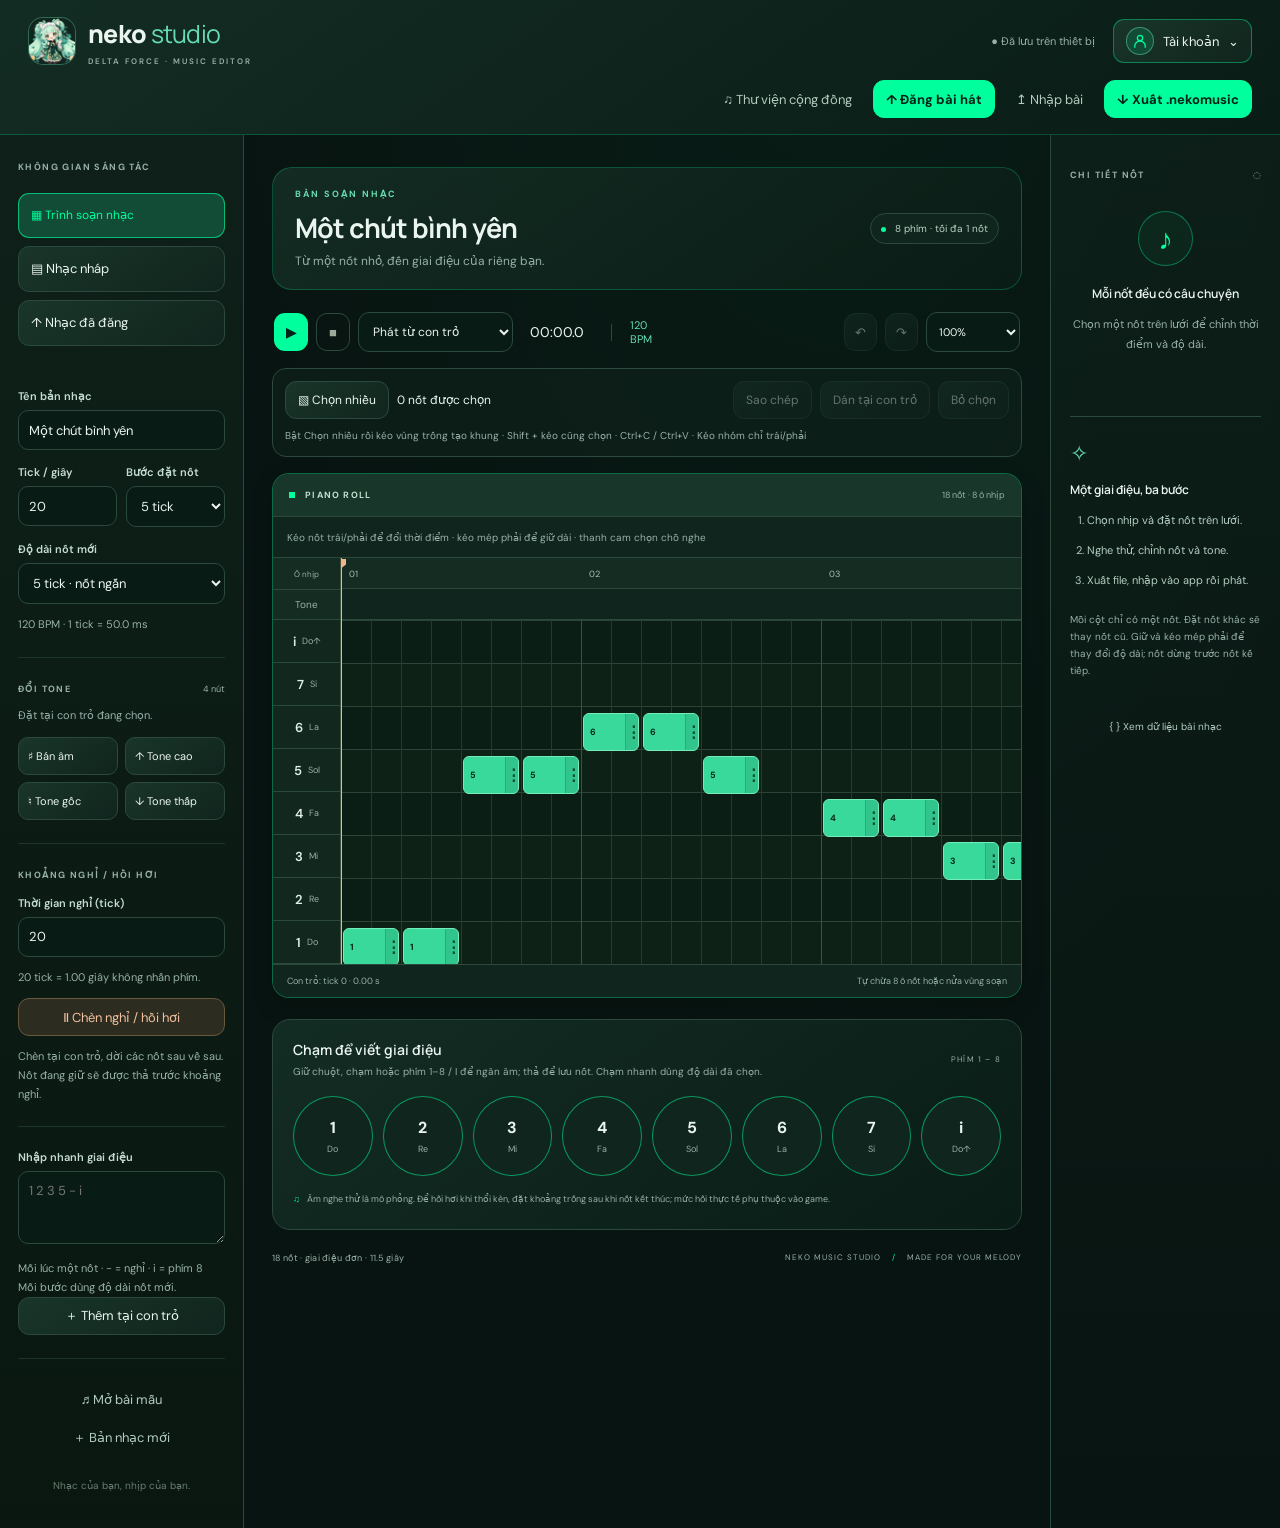
==== classic/index.html @ dd75ecef "Preserve original Studio at /classic and stage Studio 2 at /next for browser verification" ====
<!doctype html>
<html lang="vi">
<head><meta charset="utf-8"><meta name="viewport" content="width=device-width,initial-scale=1"><meta name="theme-color" content="#081411"><title>Neko Music Studio · Soạn nhạc Delta Force</title><meta name="description" content="Trình soạn nhạc 8 phím cho Neko Auto Music. Soạn giai điệu đơn, nghe thử và xuất file .nekomusic."><link rel="stylesheet" href="style.css?v=20261020-mint"><link rel="stylesheet" href="mint-glass.css?v=20261020-held-keys"><link rel="icon" type="image/png" href="assets/favicon.png"></head>
<body>
<header class="topbar"><a class="brand" href="./"><img class="brand-icon" src="assets/neko-logo.webp" alt="Logo Neko Music" width="48" height="48"><span>neko<span class="brand-light"> studio</span><small>DELTA FORCE · MUSIC EDITOR</small></span></a><div class="save-indicator" id="saveStatus" role="status">● Tự lưu trên thiết bị</div><div class="header-actions"><button id="communityBtn" class="quiet">♫ Thư viện cộng đồng</button><button id="uploadBtn" class="primary">↑ Đăng bài hát</button><button id="importBtn" class="quiet">↥ <span>Nhập bài</span></button><button id="exportBtn" class="primary">↓ <span>Xuất .nekomusic</span></button></div><input id="fileInput" type="file" accept=".nekomusic,.json,application/json" hidden></header>
<main class="workspace">
<aside class="sidebar"><div class="side-heading">KHÔNG GIAN SÁNG TÁC</div><nav class="studio-tabs" aria-label="Không gian sáng tác"><button class="active-tab" data-studio-tab="editor" aria-pressed="true">▦ Trình soạn nhạc</button><button data-studio-tab="drafts" aria-pressed="false">▤ Nhạc nháp</button><button data-studio-tab="published" aria-pressed="false">↑ Nhạc đã đăng</button></nav><section><label for="title">Tên bản nhạc</label><input id="title" maxlength="100" placeholder="Bài không tên"><div class="two-fields"><div><label for="tps">Tick / giây</label><input id="tps" type="number" min="1" max="1000" value="20"></div><div><label for="step">Bước đặt nốt</label><select id="step"><option value="1">1 tick</option><option value="2">2 tick</option><option value="5" selected>5 tick</option><option value="10">10 tick</option><option value="20">20 tick</option></select></div></div><label for="duration">Độ dài nốt mới</label><select id="duration"><option value="1">1 tick · rất ngắn</option><option value="5" selected>5 tick · nốt ngắn</option><option value="10">10 tick · nốt vừa</option><option value="20">20 tick · nốt dài</option><option value="40">40 tick · giữ dài</option></select><p id="tempoHint" class="hint"></p></section>
<section><div class="section-heading">ĐỔI TONE <span>4 nút</span></div><p class="hint">Đặt tại con trỏ đang chọn.</p><div class="control-buttons"><button data-control="SEMITONE">♯ Bán âm</button><button data-control="PITCH_UP">↑ Tone cao</button><button data-control="NATURAL_PITCH">♮ Tone gốc</button><button data-control="PITCH_DOWN">↓ Tone thấp</button></div></section>
<section class="rest-section"><div class="section-heading">KHOẢNG NGHỈ / HỒI HƠI</div><label for="restTicks">Thời gian nghỉ (tick)</label><input id="restTicks" type="number" min="1" max="2147483647" value="20"><p id="restHint" class="hint">20 tick = 1 giây không nhấn phím.</p><button id="restBtn" class="wide rest-button">Ⅱ Chèn nghỉ / hồi hơi</button><p class="hint">Chèn tại con trỏ, dời các nốt sau về sau. Nốt đang giữ sẽ được thả trước khoảng nghỉ.</p></section>
<section class="quick-section"><label for="sequence">Nhập nhanh giai điệu</label><textarea id="sequence" rows="3" placeholder="1 2 3 5 - i"></textarea><p class="hint">Mỗi lúc một nốt · - = nghỉ · i = phím 8<br>Mỗi bước dùng độ dài nốt mới.</p><button id="sequenceBtn" class="wide">＋ Thêm tại con trỏ</button></section>
<div class="sidebar-bottom"><button id="demoBtn" class="quiet wide">♬ Mở bài mẫu</button><button id="newBtn" class="quiet wide">＋ Bản nhạc mới</button><p>Nhạc của bạn, nhịp của bạn.</p></div></aside>
<section id="libraryPanel" class="library-panel" hidden><div class="eyebrow">THƯ VIỆN CỦA BẠN</div><h1 id="libraryTitle">Nhạc nháp</h1><div class="community-actions"><button id="draftNew" class="primary">＋ Bản nhạc mới</button><button id="publishedRefresh">↻ Làm mới</button><button id="publishedLogin">Đăng nhập</button></div><p id="libraryStatus" role="status"></p><div id="libraryList"></div><button id="publishedMore" hidden>Xem thêm</button></section><div class="editor"><div class="editor-heading"><div><div class="eyebrow">BÀN SOẠN NHẠC</div><h1 id="songHeading">Bản nhạc của bạn</h1><p>Từ một nốt nhỏ, đến giai điệu của riêng bạn.</p></div><div class="format-badge"><span class="live-dot"></span> 8 phím · tối đa 1 nốt</div></div>
<div class="transport"><div class="transport-left"><button id="playBtn" class="play" aria-label="Nghe thử">▶</button><button id="stopBtn" class="stop" aria-label="Dừng và về đầu">■</button><select id="playMode" aria-label="Vị trí bắt đầu nghe"><option value="cursor">Phát từ con trỏ</option><option value="start">Phát từ đầu</option></select><span id="playTime" class="time">00:00.0</span><span class="divider"></span><span id="tempoBadge">120 BPM</span></div><div class="transport-right"><button id="undoBtn" aria-label="Hoàn tác" title="Hoàn tác (Ctrl+Z)">↶</button><button id="redoBtn" aria-label="Làm lại" title="Làm lại (Ctrl+Y)">↷</button><select id="zoom" aria-label="Độ phóng đại"><option value="4">Thu nhỏ</option><option value="6" selected>100%</option><option value="10">Phóng lớn</option></select></div></div>
<div class="selection-toolbar"><button id="multiSelect" aria-pressed="false">▧ Chọn nhiều</button><span id="selectionCount">0 nốt được chọn</span><button id="copyNotes">Sao chép</button><button id="pasteNotes">Dán tại con trỏ</button><button id="clearSelection">Bỏ chọn</button><small>Bật Chọn nhiều rồi kéo vùng trống tạo khung · Shift + kéo cũng chọn · Ctrl+C / Ctrl+V · Kéo nhóm chỉ trái/phải</small></div><section id="singleNoteNotice" class="warnings" aria-live="polite" hidden><p id="conflictMessage"></p><button id="keepHighestBtn">Giữ nốt cao nhất</button></section><section class="roll-card"><div class="roll-top"><span><span class="tiny-square"></span> PIANO ROLL</span><span id="rollSummary">0 nốt</span></div><div class="roll-help"><span>Kéo nốt trái/phải để đổi thời điểm · kéo mép phải để giữ dài · thanh cam chọn chỗ nghe</span><div class="page-buttons"><button id="prevPage" class="quiet" aria-label="Trang nhạc trước">←</button><button id="nextPage" class="quiet" aria-label="Trang nhạc sau">→</button></div></div><div id="rollScroll" class="roll-scroll"><div id="roll" class="roll"><div class="sticky-labels"><div class="ruler-label">Ô nhịp</div><div class="control-label">Tone</div><div id="rowLabels"></div></div><div id="canvas" class="canvas"><div id="ruler" class="ruler"></div><div id="controlLane" class="control-lane"></div><div id="noteGrid" class="note-grid"></div><div id="playhead" class="playhead"><span></span></div></div></div></div><div class="roll-footer"><span id="cursorLabel">Con trỏ: tick 0</span><span>Tự chừa 8 ô nốt hoặc nửa vùng soạn</span></div></section>
<section class="keyboard-card"><div class="keyboard-heading"><div><h2>Chạm để viết giai điệu</h2><p>Giữ chuột, chạm hoặc phím 1–8 / I để ngân âm; thả để lưu nốt. Chạm nhanh dùng độ dài đã chọn.</p></div><span class="keyboard-shortcut">PHÍM 1 – 8</span></div><div id="keyboard" class="keyboard"></div><div class="preview-note"><span>♫</span> Âm nghe thử là mô phỏng. Để hồi hơi khi thổi kèn, đặt khoảng trống sau khi nốt kết thúc; mức hồi thực tế phụ thuộc vào game.</div></section>
<section id="warnings" class="warnings" aria-live="polite" hidden></section>
<footer class="editor-footer"><span id="stats">0 nốt · giai điệu đơn</span><span>NEKO MUSIC STUDIO <span class="footer-dot">/</span> MADE FOR YOUR MELODY</span></footer></div>
<aside class="inspector"><div class="section-heading">CHI TIẾT NỐT <span>◌</span></div><div id="emptyInspector" class="empty-inspector"><div class="empty-symbol">♪</div><h3>Mỗi nốt đều có câu chuyện</h3><p>Chọn một nốt trên lưới để chỉnh thời điểm và độ dài.</p></div><div id="noteInspector" hidden><div id="selectedBadge" class="selected-badge">PHÍM 1</div><label for="noteKey">Phím nhạc</label><select id="noteKey"></select><label for="noteTick">Thời điểm (tick)</label><input id="noteTick" type="number" min="0" max="2147483647"><div id="noteDurationWrap"><label for="noteDuration">Độ dài (tick)</label><input id="noteDuration" type="number" min="1" max="2147483647"></div><p id="selectedHint" class="hint"></p><button id="deleteBtn" class="danger wide">Xóa sự kiện</button></div><section class="guide"><div class="guide-icon">✧</div><h3>Một giai điệu, ba bước</h3><ol><li>Chọn nhịp và đặt nốt trên lưới.</li><li>Nghe thử, chỉnh nốt và tone.</li><li>Xuất file, nhập vào app rồi phát.</li></ol><p>Mỗi cột chỉ có một nốt. Đặt nốt khác sẽ thay nốt cũ. Giữ và kéo mép phải để thay đổi độ dài; nốt dừng trước nốt kế tiếp.</p></section><button id="jsonBtn" class="quiet wide">{ } Xem dữ liệu bài nhạc</button></aside>
</main>
<dialog id="jsonDialog"><div class="dialog-heading"><h2>Dữ liệu .nekomusic</h2><button id="closeJson" aria-label="Đóng">✕</button></div><p>Đây là dữ liệu app sẽ đọc khi nhập bài.</p><pre id="jsonOutput"></pre><button id="copyJson" class="primary">Sao chép JSON</button></dialog>
<dialog id="confirmDialog"><h2 id="confirmTitle">Thay bản nhạc?</h2><p id="confirmMessage"></p><div class="dialog-actions"><button id="cancelConfirm">Giữ bài hiện tại</button><button id="acceptConfirm" class="primary">Tiếp tục</button></div></dialog>
<div id="toast" class="toast" role="status" aria-live="polite"></div><script type="module" src="app.mjs?v=20261020-held-keys"></script>
</body></html>
---- classic/style.css ----
@import url('https://fonts.googleapis.com/css2?family=DM+Sans:wght@400;500;600;700&family=Manrope:wght@400;500;600;700;800&display=swap');
:root{color-scheme:dark;--bg:#111b1b;--panel:#162221;--line:#2a3834;--muted:#8c9d94;--text:#edf1e7;--lime:#d6e98b;--mint:#8bb9aa;--orange:#edaa80;--row:43px}*{box-sizing:border-box}body{margin:0;background:var(--bg);color:var(--text);font-family:'DM Sans',sans-serif;font-size:13px}button,input,select,textarea{font:inherit}button{cursor:pointer;border:1px solid var(--line);border-radius:7px;background:#1e2c27;color:var(--text);padding:9px 12px;transition:background .15s,transform .15s}button:hover{background:#334537}button:active{transform:translateY(1px)}button:disabled{opacity:.3;cursor:default}button:focus-visible,input:focus-visible,select:focus-visible,textarea:focus-visible{outline:2px solid var(--lime);outline-offset:3px}input,select,textarea{width:100%;background:#111d19;color:var(--text);border:1px solid var(--line);border-radius:6px;padding:10px;outline:none}textarea{resize:vertical}label{display:block;font-size:11px;font-weight:600;color:#c7d2c7;margin:15px 0 7px}.topbar{height:83px;padding:0 28px;display:flex;align-items:center;border-bottom:1px solid var(--line);gap:20px}.brand{color:var(--text);text-decoration:none;display:flex;align-items:center;gap:12px;font:800 25px 'Manrope',sans-serif;letter-spacing:-1px}.brand-icon{display:grid;place-items:center;background:var(--lime);color:#26342b;width:40px;height:40px;border-radius:11px;font-size:29px}.brand-light{font-weight:400;color:#c2cdc0}.brand small{display:block;font:600 8px 'DM Sans',sans-serif;letter-spacing:2px;color:var(--muted);margin-top:5px}.save-indicator{margin-left:35px;color:var(--muted);font-size:11px}.header-actions{display:flex;gap:10px;margin-left:auto}.primary{background:var(--lime);color:#223123;border-color:var(--lime);font-weight:700}.primary:hover{background:#e4f4af}.quiet{background:transparent;border-color:transparent;color:#a8b8aa}.wide{width:100%}.workspace{display:grid;grid-template-columns:230px minmax(0,1fr) 224px;min-height:calc(100vh - 83px)}.sidebar{border-right:1px solid var(--line);padding:28px 20px 20px;display:flex;flex-direction:column}.side-heading,.section-heading{font-size:9px;font-weight:700;letter-spacing:1.6px;color:var(--muted)}.active-tab{margin:17px -5px 12px;border-radius:6px;background:#27382b;color:var(--lime);display:flex;align-items:center;gap:12px;padding:12px 10px;font-size:12px}.tab-dot{margin-left:auto;font-size:7px}.sidebar section{border-bottom:1px solid var(--line);padding:8px 0 23px}.two-fields{display:grid;grid-template-columns:1fr 1fr;gap:9px}.hint{font-size:11px;line-height:1.7;color:var(--muted);margin-bottom:0}.section-heading{display:flex;align-items:center;justify-content:space-between;margin-top:17px}.section-heading span{font-size:9px;letter-spacing:0;font-weight:400}.control-buttons{display:grid;grid-template-columns:1fr 1fr;gap:7px;margin-top:12px}.control-buttons button{font-size:11px;text-align:left;padding:9px}.sidebar-bottom{margin-top:auto;padding-top:22px}.sidebar-bottom p{font-size:10px;color:#687e70;text-align:center;margin-top:22px}.editor{padding:35px 30px 0;min-width:0;max-width:1600px}.editor-heading{display:flex;align-items:center;justify-content:space-between;gap:16px;margin-bottom:25px}.eyebrow{color:var(--lime);font-size:9px;font-weight:700;letter-spacing:2px}h1{font:600 27px 'Manrope',sans-serif;letter-spacing:-.8px;margin:9px 0 7px;overflow-wrap:anywhere}.editor-heading p{margin:0;color:var(--muted);font-size:12px}.format-badge{border:1px solid var(--line);padding:8px 10px;border-radius:20px;white-space:nowrap;font-size:10px;color:var(--muted)}.live-dot{display:inline-block;width:5px;height:5px;border-radius:50%;background:var(--lime);margin-right:6px}.transport{display:flex;justify-content:space-between;margin-bottom:16px;gap:8px}.transport-left,.transport-right{display:flex;align-items:center;gap:8px}.play{background:var(--lime);color:#1b2b1b;width:39px;height:36px;border:0}.stop{width:36px;height:36px;color:#9aaa9b;background:transparent}.time{font-variant-numeric:tabular-nums;margin:0 9px;color:#dbe4d6;font-size:14px}.divider{height:17px;border-left:1px solid var(--line);margin:0 10px}#tempoBadge{font-size:11px;color:var(--muted)}.transport-right button{padding:7px 10px}.transport-right select{width:94px;font-size:11px;padding:8px}.roll-card{border:1px solid var(--line);border-radius:9px;overflow:hidden;background:#121f1a}.roll-top{display:flex;justify-content:space-between;padding:15px 16px;background:#1b2922;border-bottom:1px solid var(--line);font-size:9px;letter-spacing:1.2px;font-weight:700;color:#c3d2c4}.roll-top>span:last-child{letter-spacing:0;color:var(--muted);font-weight:400}.tiny-square{display:inline-block;width:6px;height:6px;background:var(--lime);margin-right:7px}.roll-help{padding:5px 14px;display:flex;align-items:center;justify-content:space-between;font-size:10px;color:var(--muted);min-height:40px;gap:8px}.roll-help button{font-size:10px;padding:5px;white-space:nowrap}.roll-scroll{overflow:auto;position:relative;max-height:510px;border-top:1px solid var(--line);scrollbar-color:#405346 #18271e;scrollbar-width:thin}.roll{display:flex;position:relative;min-width:100%;width:max-content}.sticky-labels{width:68px;flex:none;position:sticky;left:0;z-index:4;background:#1b2922;border-right:1px solid #42513a}.ruler-label{height:31px;font-size:8px;display:grid;place-items:center;color:#879888}.control-label{height:31px;font-size:10px;display:grid;place-items:center;color:var(--orange);border-top:1px solid var(--line);border-bottom:1px solid var(--line)}.row-label{height:var(--row);display:flex;align-items:center;justify-content:center;gap:6px;border-bottom:1px solid #314035;color:#dce2cc;font-size:13px;font-weight:600;cursor:pointer}.row-label small{font-size:9px;font-weight:400;color:#94a293}.canvas{position:relative;flex:none}.ruler{height:31px;position:relative;background:#1b2922;border-bottom:1px solid var(--line);cursor:pointer}.bar-number{position:absolute;top:10px;font-size:9px;color:#8d9f8b;pointer-events:none}.control-lane{height:31px;position:relative;background:#18271f;border-bottom:1px solid var(--line);cursor:pointer}.control-marker{position:absolute;top:5px;height:21px;max-width:125px;white-space:nowrap;overflow:hidden;text-overflow:ellipsis;background:#624b36;color:#f4c69d;border:1px solid #8d6643;font-size:9px;border-radius:4px;padding:3px 5px;z-index:2}.note-grid{position:relative;height:calc(8 * var(--row));cursor:crosshair;background-color:#14221a;background-image:linear-gradient(to right,#3b4934 1px,transparent 1px),linear-gradient(to right,#29372b 1px,transparent 1px),linear-gradient(to bottom,#2c3c2e 1px,transparent 1px);background-size:var(--bar-width) 100%,var(--step-width) 100%,100% var(--row)}.note-grid:before{content:'';position:absolute;inset:0;pointer-events:none;background:repeating-linear-gradient(to bottom,transparent 0,transparent 43px,#b8d49204 43px,#b8d49204 86px)}.note{position:absolute;height:29px;background:var(--lime);color:#253524;border:1px solid #e3f0af;border-radius:4px;min-width:8px;padding:0 6px;overflow:hidden;font:700 9px 'DM Sans',sans-serif;text-align:left;box-shadow:0 2px 6px #0002;z-index:1}.note:hover{background:#e5f3b6}.note.selected{outline:2px solid #fff;outline-offset:2px;background:#edbd94;border-color:#f8d2ab}.control-marker.selected{outline:2px solid #fff}.playhead{position:absolute;top:0;bottom:0;width:1px;background:var(--orange);pointer-events:none;z-index:3;box-shadow:0 0 10px #eda97e25}.playhead>span{position:absolute;width:9px;height:9px;top:1px;left:-4px;background:var(--orange);clip-path:polygon(0 0,100% 0,100% 60%,50% 100%,0 60%)}.roll-footer{display:flex;justify-content:space-between;padding:10px 14px;font-size:9px;color:var(--muted);border-top:1px solid var(--line);gap:10px}.keyboard-card{margin-top:21px;border:1px solid var(--line);border-radius:9px;background:var(--panel);padding:18px 19px 11px}.keyboard-heading{display:flex;align-items:center;justify-content:space-between;gap:10px}h2{font:600 14px 'Manrope',sans-serif;margin:0}.keyboard-heading p{color:var(--muted);font-size:10px;margin:6px 0 0}.keyboard-shortcut{font-size:8px;letter-spacing:1.2px;color:var(--muted)}.keyboard{display:grid;grid-template-columns:repeat(8,1fr);gap:5px;margin:18px 0 12px}.piano-key{height:88px;border:0;border-radius:4px 4px 7px 7px;background:#e7e9d9;color:#273426;display:flex;flex-direction:column;align-items:center;justify-content:end;padding:13px 0 9px;gap:5px;box-shadow:inset 0 -5px 0 #bec5ae;font-weight:700;font-size:16px}.piano-key small{font-size:9px;font-weight:400;color:#69745e}.piano-key:hover,.piano-key.sounding{background:var(--lime);box-shadow:inset 0 -5px 0 #9faf63}.preview-note{font-size:9px;color:var(--muted);padding:4px 0 2px;line-height:1.7}.preview-note span{margin-right:5px;color:var(--lime)}.editor-footer{display:flex;justify-content:space-between;gap:16px;font-size:9px;color:#728778;padding:22px 0;letter-spacing:.3px}.editor-footer>span:last-child{font-size:8px;letter-spacing:1px}.footer-dot{margin:0 8px;color:var(--lime)}.inspector{border-left:1px solid var(--line);padding:17px 19px}.empty-inspector{text-align:center;padding:30px 0 20px}.empty-symbol{width:55px;height:55px;display:grid;place-items:center;border-radius:50%;border:1px dashed #485d43;color:var(--lime);font-size:29px;margin:0 auto 18px}h3{font:600 12px 'Manrope',sans-serif;line-height:1.6}.empty-inspector p{font-size:11px;color:var(--muted);line-height:1.8}.selected-badge{color:var(--lime);border:1px solid #4a6040;background:#233521;border-radius:7px;padding:13px;margin-top:22px;font-size:13px;font-weight:600}.danger{color:#edae98;background:#3b2822;border-color:#674435;margin-top:19px}.guide{border-top:1px solid var(--line);margin-top:30px;padding-top:22px}.guide-icon{color:var(--orange);font-size:22px}.guide ol{padding-left:17px;font-size:11px;color:#a4b4a5;line-height:1.8}.guide li{padding-bottom:10px}.guide p{font-size:10px;color:var(--muted);line-height:1.7}.inspector>.quiet{font-size:10px;margin-top:18px}.warnings{border:1px solid #6d593d;background:#302c20;border-radius:7px;padding:12px 16px;margin-top:18px;font-size:11px;color:#e0c99d;line-height:1.7}.warnings p{margin:4px 0}dialog{background:#18251f;color:var(--text);border:1px solid #42533c;border-radius:12px;padding:24px;max-width:min(600px,92vw);width:100%}dialog::backdrop{background:#050e0abf;backdrop-filter:blur(4px)}.dialog-heading{display:flex;align-items:center;justify-content:space-between}dialog p{font-size:12px;color:var(--muted);line-height:1.7}.dialog-actions{display:flex;justify-content:end;gap:10px;margin-top:22px}pre{white-space:pre-wrap;overflow:auto;max-height:55vh;padding:16px;background:#101b16;border-radius:7px;font-size:11px;line-height:1.6;color:var(--lime)}.toast{position:fixed;bottom:24px;left:50%;transform:translateX(-50%) translateY(12px);background:#d6e98b;color:#21301f;padding:12px 20px;box-shadow:0 8px 30px #0005;border-radius:8px;opacity:0;transition:opacity .2s,transform .2s;pointer-events:none;z-index:20;max-width:90vw;font-size:12px}.toast.visible{opacity:1;transform:translateX(-50%) translateY(0)}[hidden]{display:none!important}
@media(min-width:1500px){.workspace{grid-template-columns:250px minmax(0,1fr) 250px}.editor{padding:40px 45px 0}.sidebar,.inspector{padding-left:25px;padding-right:25px}}@media(max-width:1150px){.workspace{grid-template-columns:210px minmax(0,1fr)}.inspector{grid-column:2;border-left:0;border-top:1px solid var(--line);display:grid;grid-template-columns:1fr 1fr;gap:0 25px;margin:20px 30px 0;padding:15px 0}.inspector>.section-heading{grid-column:1/-1}.guide{margin-top:15px}.empty-inspector{padding-top:20px}.format-badge{display:none}.editor{padding:28px 22px 0}.sidebar{grid-row:1/3}.inspector>.quiet{align-self:end}}@media(max-width:700px){.topbar{height:72px;padding:0 15px;gap:8px}.brand{font-size:20px;gap:8px}.brand-icon{width:32px;height:32px;font-size:23px}.brand small{font-size:6px;letter-spacing:1px}.save-indicator{display:none}.header-actions{gap:2px}.header-actions button{font-size:10px;padding:8px}.workspace{display:flex;flex-direction:column}.editor{order:0;padding:24px 14px 0}.editor-heading{margin-bottom:20px}h1{font-size:24px}.editor-heading p{font-size:11px}.sidebar{order:1;border-right:0;border-top:1px solid var(--line);display:grid;grid-template-columns:1fr 1fr;gap:0 17px;padding:20px 16px}.sidebar .side-heading,.sidebar .active-tab{display:none}.sidebar section{padding:0 0 18px}.sidebar .quick-section{grid-column:1/-1}.sidebar-bottom{grid-column:1/-1;display:flex;flex-wrap:wrap;padding-top:10px;margin-top:0}.sidebar-bottom button{width:50%}.sidebar-bottom p{width:100%;margin-top:10px}.inspector{order:2;margin:0 16px 20px;display:block;padding-top:10px}.empty-inspector{padding:14px 20px}.guide{margin-top:20px;padding-top:15px}.keyboard-card{padding:15px 12px 9px}.keyboard-heading p{font-size:9px}.keyboard-shortcut{display:none}.piano-key{height:72px}.roll-help{font-size:9px;line-height:1.5}.roll-footer{font-size:8px}.roll-footer>span:last-child{max-width:135px;text-align:right}.editor-footer>span:last-child{display:none}.time{margin:0 2px;font-size:12px}.divider{margin:0 3px}.transport-right{gap:3px}.transport-right select{width:75px;font-size:10px}.transport-right button{padding:7px}.transport-left{gap:5px}#tempoBadge{font-size:10px}.dialog-actions button{font-size:11px}.note.selected{outline-offset:1px}}
.rest-button{margin-top:12px;color:var(--orange);border-color:#624f39;background:#2c2b20}.page-buttons{display:flex;align-items:center;gap:3px;flex:none}@media(max-width:700px){.rest-section{grid-column:1/-1}.page-buttons{gap:0}}
.warnings + .roll-card{margin-top:14px}
.note{padding-right:14px}.note-resize{position:absolute;right:0;top:0;bottom:0;width:13px;display:grid;place-items:center;color:#38492a;background:#54772f20;border-left:1px solid #54772f30;cursor:ew-resize;touch-action:none;user-select:none;font-size:15px}.note-resize:hover,.note-resize:focus-visible{background:#3e63294d;outline:1px solid #fff;outline-offset:-1px}.note.resizing{outline:2px solid #fff;cursor:ew-resize}

.playhead{width:13px;transform:translateX(-6px);background:transparent;box-shadow:none;pointer-events:auto;cursor:ew-resize;touch-action:none;user-select:none}.playhead:before{content:'';position:absolute;left:6px;top:0;bottom:0;width:1px;background:var(--orange);pointer-events:none}.playhead>span{left:2px;pointer-events:none}.playhead:hover:before,.playhead.dragging:before{width:2px;box-shadow:0 0 10px #edaa8070}.playhead:focus-visible{outline:1px dashed var(--orange);outline-offset:2px}
.playhead{will-change:transform}.note.active-note{background:#ffd6a9;border-color:#fff4da;color:#34291b;box-shadow:0 0 0 2px #ffead3,0 0 20px #ffbb7470;z-index:2}.note.active-note .note-resize{background:#b3652329;color:#724325}.piano-key.playing-key{background:#ffd6a9;box-shadow:inset 0 -5px 0 #c58a58,0 0 15px #ffbb7440}.roll-scroll{scroll-behavior:auto}
.community-dialog{width:min(850px,94vw);max-height:88vh;overflow:auto}.community-toolbar,.community-actions{display:flex;gap:10px;flex-wrap:wrap}.community-toolbar input{flex:1;min-width:180px}.community-account{border:1px solid #34483a;border-radius:12px;padding:16px;margin:18px 0}.community-account summary{cursor:pointer;color:#d8ec8c}.community-account section{max-width:460px;padding-top:16px}.community-account button{margin-top:12px}.community-song{display:flex;justify-content:space-between;gap:16px;align-items:center;padding:18px 0;border-bottom:1px solid #34483a}.community-song h3{margin:0 0 6px}.community-song p{margin:0;color:#92a899}.community-song .community-actions{justify-content:flex-end}@media(max-width:650px){.community-song{align-items:flex-start;flex-direction:column}.header-actions{flex-wrap:wrap}}

[hidden]{display:none!important}.studio-tabs{display:grid;gap:6px;margin:20px 0}.studio-tabs button{text-align:left;width:100%;margin:0}.library-panel{grid-column:2 / -1;padding:48px;min-height:70vh}.library-mode .editor,.library-mode .inspector,.library-mode .sidebar>section,.library-mode .sidebar-bottom{display:none}.library-mode .sidebar{display:block}.library-panel h1{margin:20px 0}.library-panel #libraryStatus{color:var(--muted);margin:24px 0}@media(max-width:700px){.studio-tabs{grid-column:1/-1;grid-template-columns:repeat(3,1fr);margin:0 0 18px}.studio-tabs button{font-size:11px;padding:12px 6px}.sidebar .studio-tabs .active-tab{display:block}.library-mode .sidebar{order:0}.library-panel{order:1;padding:24px 16px;width:100%}}

.note{cursor:grab}.note:active{cursor:grabbing}#playMode{max-width:170px;font-size:12px}@media(max-width:700px){.transport{flex-wrap:wrap;gap:10px}.transport-left{flex-wrap:wrap}#playMode{max-width:130px;font-size:10px}}

.community-page-body{min-height:100vh}.community-page{width:min(1120px,100%);margin:0 auto;padding:48px 32px}.community-page .dialog-heading h2{font-size:32px;margin:8px 0}.back-studio{color:var(--lime,#d8ec8c);text-decoration:none;padding:12px 16px;border:1px solid var(--line);border-radius:8px;white-space:nowrap}.community-page .community-account section{max-width:560px}.community-page .community-song{padding:24px 0}.community-page #moreSongs{margin-top:24px}@media(max-width:650px){.community-page{padding:28px 16px}.community-page .dialog-heading{align-items:flex-start;flex-direction:column;gap:14px}.community-page .dialog-heading h2{font-size:25px}.community-page-body .topbar{justify-content:space-between}.community-page-body .topbar .back-studio{font-size:11px;padding:10px}}

.selection-toolbar{display:flex;flex-wrap:wrap;align-items:center;gap:8px;margin:0 0 16px}.selection-toolbar small{flex-basis:100%;color:var(--muted);line-height:1.7}.selection-toolbar span{font-size:12px;margin-right:auto}.selection-toolbar button{font-size:12px}#multiSelect[aria-pressed="true"]{background:#d8ec8c;color:#152019}

.selection-box{position:absolute;border:1px solid #d6e98b;background:#d6e98b25;pointer-events:none;z-index:5}.note-grid.selecting-mode{cursor:crosshair;touch-action:none;user-select:none}

.publish-card{padding:24px;border:1px solid var(--line);border-radius:12px;background:var(--panel);margin:24px 0}.publish-card h2{margin:0 0 12px;font-size:21px}.publish-card #sharePanel{max-width:560px}.publish-card p{color:var(--muted);line-height:1.7}#uploadBtn{white-space:nowrap}@media(max-width:700px){.topbar{height:auto;min-height:72px;padding-top:12px;padding-bottom:12px}.publish-card{padding:18px}.header-actions{flex-wrap:wrap;justify-content:flex-end}}
---- classic/mint-glass.css ----
/* Neko Music / Android mint glass identity. Static surfaces, no blur render loop. */
:root {
  --bg:#081411; --panel:#10251d; --line:#2b493d; --muted:#97b1a7;
  --text:#ebf5f0; --lime:#00ff9d; --mint:#65dcb1; --orange:#efb68e;
  --glass:linear-gradient(145deg,#142d24f5,#0a1c16f5);
}
body {background:radial-gradient(ellipse at 65% -20%,#00ff9d0b,transparent 55%),var(--bg);}
button {background:linear-gradient(145deg,#1a352a,#10251d);border-color:var(--line);border-radius:11px;transition:none;min-height:38px;}
button:hover {background:#204b37;border-color:#65dcb180;}
button:active {transform:none;background:#286344;}
button:disabled {opacity:.4;}
input,select,textarea {background:#091b15;border-color:var(--line);border-radius:10px;min-height:40px;}
input:focus,select:focus,textarea:focus {border-color:var(--mint);}
label {color:#c5dcd1;}
.topbar {min-height:88px;height:auto;padding:16px 28px;background:var(--glass);border-bottom-color:#00ff9d35;flex-wrap:wrap;}
.brand {letter-spacing:-.7px;flex-shrink:0;}
.brand-icon {width:48px;height:48px;flex-shrink:0;object-fit:cover;background:#10251d;border:1px solid #65dcb160;border-radius:15px;font-size:0;}
.brand-light {color:var(--mint);}
.brand small {color:var(--muted);}
.save-indicator {margin-left:12px;}
.header-actions {flex-wrap:wrap;gap:8px;}
.primary,.play {background:var(--lime);border-color:var(--lime);color:#022318;font-weight:700;}
.primary:hover,.play:hover {background:#57ffb7;border-color:#57ffb7;}
.quiet {color:#b2ccbe;}
.workspace {max-width:1920px;margin:auto;grid-template-columns:244px minmax(0,1fr) 230px;min-height:calc(100vh - 88px);}
.sidebar {background:linear-gradient(180deg,#11251db3,#091710);padding:26px 18px;border-right-color:var(--line);}
.side-heading,.section-heading {color:var(--muted);letter-spacing:1.4px;}
.studio-tabs {gap:8px;}
.studio-tabs button {padding:13px 12px;border-radius:11px;line-height:1.4;}
.studio-tabs .active-tab {background:#124b36;border:1px solid #00ff9da0;color:var(--lime);}
.sidebar section {border-bottom-color:#2b493d90;}
.control-buttons button {border-radius:10px;}
.rest-button {color:#f0c09e;background:#2d2c20;border-color:#6a583c;}
.hint {color:var(--muted);}
.editor {padding:32px 28px 0;}
.editor-heading {padding:20px 22px;background:var(--glass);border:1px solid #00ff9d38;border-radius:20px;margin-bottom:22px;}
.eyebrow {color:var(--mint);}
h1 {font-weight:700;}
.format-badge {background:#10251d;border-color:var(--line);color:#b8d3c5;white-space:nowrap;}
.live-dot,.tiny-square {background:var(--lime);}
.transport {padding:0 2px;}
.transport button,.transport select {border-radius:11px;}
.time {color:var(--text);font-variant-numeric:tabular-nums;}
#tempoBadge {color:var(--mint);}
.selection-toolbar {padding:12px;background:#10251d80;border:1px solid var(--line);border-radius:14px;}
.selection-toolbar small {font-size:10px;}
#multiSelect[aria-pressed="true"] {background:#124b36;border-color:var(--lime);color:var(--lime);}
.roll-card {border:1px solid #00ff9d50;border-radius:17px;background:var(--panel);box-shadow:0 8px 24px #0002;overflow:hidden;}
.roll-top {background:#18372a;border-bottom-color:var(--line);color:#c4e0d0;}
.roll-help,.roll-footer {background:#10251d;color:var(--muted);border-color:var(--line);}
.ruler,.ruler-label,.control-label {background:#142c21;border-color:var(--line);color:var(--muted);}
.bar-number {color:#a4c1af;}
.control-lane {background:#10251d;border-color:var(--line);}
.row-label {background:#12281e;border-color:var(--line);color:#e0f0e5;}
.row-label small {color:var(--muted);}
.control-marker {background:#3c3a24;border-color:#8d7950;color:#f3d5a8;border-radius:6px;}
.note-grid {background-color:#0b1e15;background-image:linear-gradient(to right,#365341 1px,transparent 1px),linear-gradient(to right,#213b2c 1px,transparent 1px),linear-gradient(to bottom,#2a4334 1px,transparent 1px);}
.note {background:#38d99b;border:1px solid #75edb8;color:#052b19;border-radius:6px;box-shadow:none;}
.note:hover {background:#7affe0;}
.note.selected {background:#b1ffe0;border-color:#fff;outline-color:var(--lime);color:#053221;}
.note-resize {color:#0e4d31;background:#053a2920;border-left-color:#0a5e3d40;}
.note.active-note {background:#ffe2b6;border-color:#fff0d6;box-shadow:0 0 0 2px #efb68e;color:#332415;}
.selection-box {border-color:var(--lime);background:#00ff9d20;}
.keyboard-card {background:var(--glass);border:1px solid var(--line);border-radius:18px;padding:20px;}
.keyboard {gap:10px;justify-items:center;}
.piano-key {width:100%;height:auto;aspect-ratio:1;max-width:84px;min-height:0;border:1px solid #00ff9d85;border-radius:50%;background:#10251d;color:var(--text);justify-content:center;padding:8px 0;box-shadow:none;}
.piano-key small {color:var(--muted);}
.piano-key {touch-action:none;user-select:none;-webkit-user-select:none;-webkit-touch-callout:none;}
.piano-key.held-key {background:#155b3c;border-color:var(--lime);color:var(--lime);}
.piano-key:hover,.piano-key.sounding {background:#155b3c;border-color:var(--lime);box-shadow:none;color:var(--lime);}
.piano-key.playing-key {background:#ffe2b6;color:#332415;border-color:var(--orange);box-shadow:none;}
.inspector {background:linear-gradient(180deg,#11251d80,transparent);border-left-color:var(--line);}
.empty-symbol {border:1px solid #00ff9d60;background:#124b3633;}
.selected-badge {background:#124b36;border-color:#00ff9d80;border-radius:11px;}
.guide {border-top-color:var(--line);}
.guide ol {color:#b4cfc1;}
.guide-icon {color:var(--mint);}
.danger {color:#ffd0be;background:#452e27;border-color:#825543;}
dialog {background:var(--glass);border:1px solid #00ff9d80;border-radius:20px;box-shadow:0 18px 70px #0007;}
dialog::backdrop {background:#020d0ac9;backdrop-filter:none;}
pre {background:#07160f;border:1px solid var(--line);border-radius:11px;}
.toast {background:var(--lime);color:#022318;border-radius:12px;transition:none;}
.community-page {padding:40px 28px;}
.community-page>.dialog-heading {padding:24px;background:var(--glass);border:1px solid #00ff9d50;border-radius:20px;margin-bottom:20px;}
.community-page .dialog-heading h2 {font-size:30px;}
.back-studio {border-color:var(--line);border-radius:11px;}
.community-song {background:var(--glass);border:1px solid var(--line);border-radius:15px;padding:18px;margin:12px 0;min-width:0;}
.community-page .community-song {padding:20px;}
.community-song>div {min-width:0;}
.community-song h3 {font-size:14px;overflow-wrap:anywhere;}
.community-song p {color:var(--muted);line-height:1.7;overflow-wrap:anywhere;}
.community-account,.publish-card {background:var(--glass);border-color:var(--line);border-radius:17px;}
.community-account summary {color:var(--mint);overflow-wrap:anywhere;}
.library-panel {max-width:1120px;width:100%;margin:0 auto;padding:36px;}
.library-panel>h1 {margin-top:12px;}
.editor-footer {color:var(--muted);}
@media(min-width:1500px){.workspace{grid-template-columns:252px minmax(0,1fr) 244px}.editor{padding:36px 38px 0}}
@media(max-width:1200px){.workspace{grid-template-columns:220px minmax(0,1fr)}.inspector{grid-column:2;border-left:0;background:none}.topbar{gap:12px}.save-indicator{margin-left:auto}.header-actions{margin-left:auto}.format-badge{display:none}.editor{padding:24px 20px 0}}
@media(max-width:700px){
  .topbar{padding:14px 16px;gap:12px}.brand{font-size:21px}.brand-icon{width:44px;height:44px;border-radius:14px}.brand small{font-size:7px}
  .header-actions{width:100%;justify-content:flex-start;gap:6px}.header-actions button{padding:9px 10px;font-size:11px;min-height:38px}
  .workspace{display:flex;flex-direction:column}.sidebar,.library-mode .sidebar{display:contents}
  .studio-tabs{order:0;display:grid;grid-template-columns:repeat(3,minmax(0,1fr));gap:7px;padding:16px 14px 0;margin:0}
  .sidebar .studio-tabs button{font-size:11px;display:block;text-align:center;min-height:48px;padding:10px 4px}
  .editor{order:1;padding:18px 14px 0}.editor-heading{padding:18px;border-radius:17px}h1{font-size:24px}
  .sidebar>section{order:2;padding:18px;margin:10px 14px;background:var(--glass);border:1px solid var(--line);border-radius:16px}
  .sidebar-bottom{order:3;margin:10px 14px;padding:12px}.inspector{order:4;margin:16px 14px 24px;padding:18px;border:1px solid var(--line);border-radius:16px;background:var(--glass)}
  .transport{align-items:flex-start;gap:12px}.transport-left{flex-wrap:wrap}.transport-right{margin-left:auto}
  .keyboard-card{padding:16px 12px}.keyboard{gap:5px}.piano-key{font-size:14px;padding:5px 0;gap:2px}.piano-key small{font-size:8px}
  .selection-toolbar{gap:7px}.selection-toolbar button{font-size:11px;padding:8px}.selection-toolbar span{font-size:11px}
  .library-panel{order:1;padding:24px 14px}.community-page{padding:24px 14px}.community-page>.dialog-heading{padding:20px;gap:16px}.community-page .dialog-heading h2{font-size:25px}
  .community-toolbar input{min-width:0;width:100%}.community-song,.community-page .community-song{padding:16px;align-items:flex-start;flex-direction:column}.community-actions{gap:7px}
}
@media(prefers-reduced-motion:reduce){*,*::before,*::after{animation:none!important;transition:none!important;scroll-behavior:auto!important}}

/* One account entry point, shared by Studio and Community. */
.topbar{display:grid;grid-template-columns:auto minmax(0,1fr) auto;gap:14px 18px;align-items:center}
.topbar>.brand{grid-column:1;grid-row:1}
.topbar>.save-indicator{grid-column:2;grid-row:1;text-align:right;margin:0}
.topbar>.header-actions{grid-column:1/-1;grid-row:2;justify-content:flex-end;width:100%;margin:0}
.account-area{grid-column:3;grid-row:1;position:relative;justify-self:end;min-width:0;z-index:15}
.account-trigger{display:flex;align-items:center;gap:9px;border:1px solid #00ff9d65;min-height:44px;padding:6px 12px;max-width:240px}
.account-avatar{display:grid;place-items:center;border:1px solid #65dcb180;background:#124b36;border-radius:50%;width:28px;height:28px;color:var(--lime);font-size:21px;flex-shrink:0}
#accountButtonLabel{overflow:hidden;text-overflow:ellipsis;white-space:nowrap}
.account-popover{position:absolute;right:0;top:calc(100% + 12px);width:min(360px,calc(100vw - 28px));max-height:75vh;overflow:auto;padding:20px;border:1px solid #00ff9d80;border-radius:18px;background:linear-gradient(145deg,#163126,#0a1c16);box-shadow:0 16px 50px #0008;color:var(--text);font-weight:400;letter-spacing:normal}
.account-panel-heading{display:flex;align-items:center;justify-content:space-between;gap:12px}
.account-panel-heading h2{font-size:19px}
#accountClose{padding:2px 10px;font-size:22px;min-height:34px}
.account-popover label{font-size:12px;margin-top:16px}
.account-popover input{font-size:14px;min-height:44px}
.account-popover .wide{margin-top:14px}
.account-links{display:flex;gap:8px;flex-wrap:wrap;margin-top:8px}
.account-links button{padding:8px 4px;font-size:12px}
.account-email{color:var(--muted);line-height:1.6;overflow-wrap:anywhere}
#accountPasswordDetails{border-top:1px solid var(--line);margin-top:18px;padding-top:16px}
#accountPasswordDetails summary{cursor:pointer;color:var(--mint);font-size:13px}
#accountStatus{color:var(--mint);font-size:12px;line-height:1.7;overflow-wrap:anywhere;margin-bottom:0}
.topbar>.back-studio{grid-column:1/-1;grid-row:2;justify-self:start}
#authorName[readonly]{color:var(--mint);background:#124b362e}
@media(max-width:700px){
 .topbar{grid-template-columns:minmax(0,1fr) auto;gap:14px 8px}
 .topbar>.brand{min-width:0;font-size:20px;gap:8px}
 .topbar>.brand small{font-size:6px;letter-spacing:1px}
 .account-area{grid-column:2}.account-trigger{max-width:160px;font-size:12px;padding:6px 9px}
 .account-avatar{width:25px;height:25px;font-size:19px}
 .topbar>.header-actions{justify-content:flex-start}
 .account-popover{padding:17px;max-height:74vh}
}
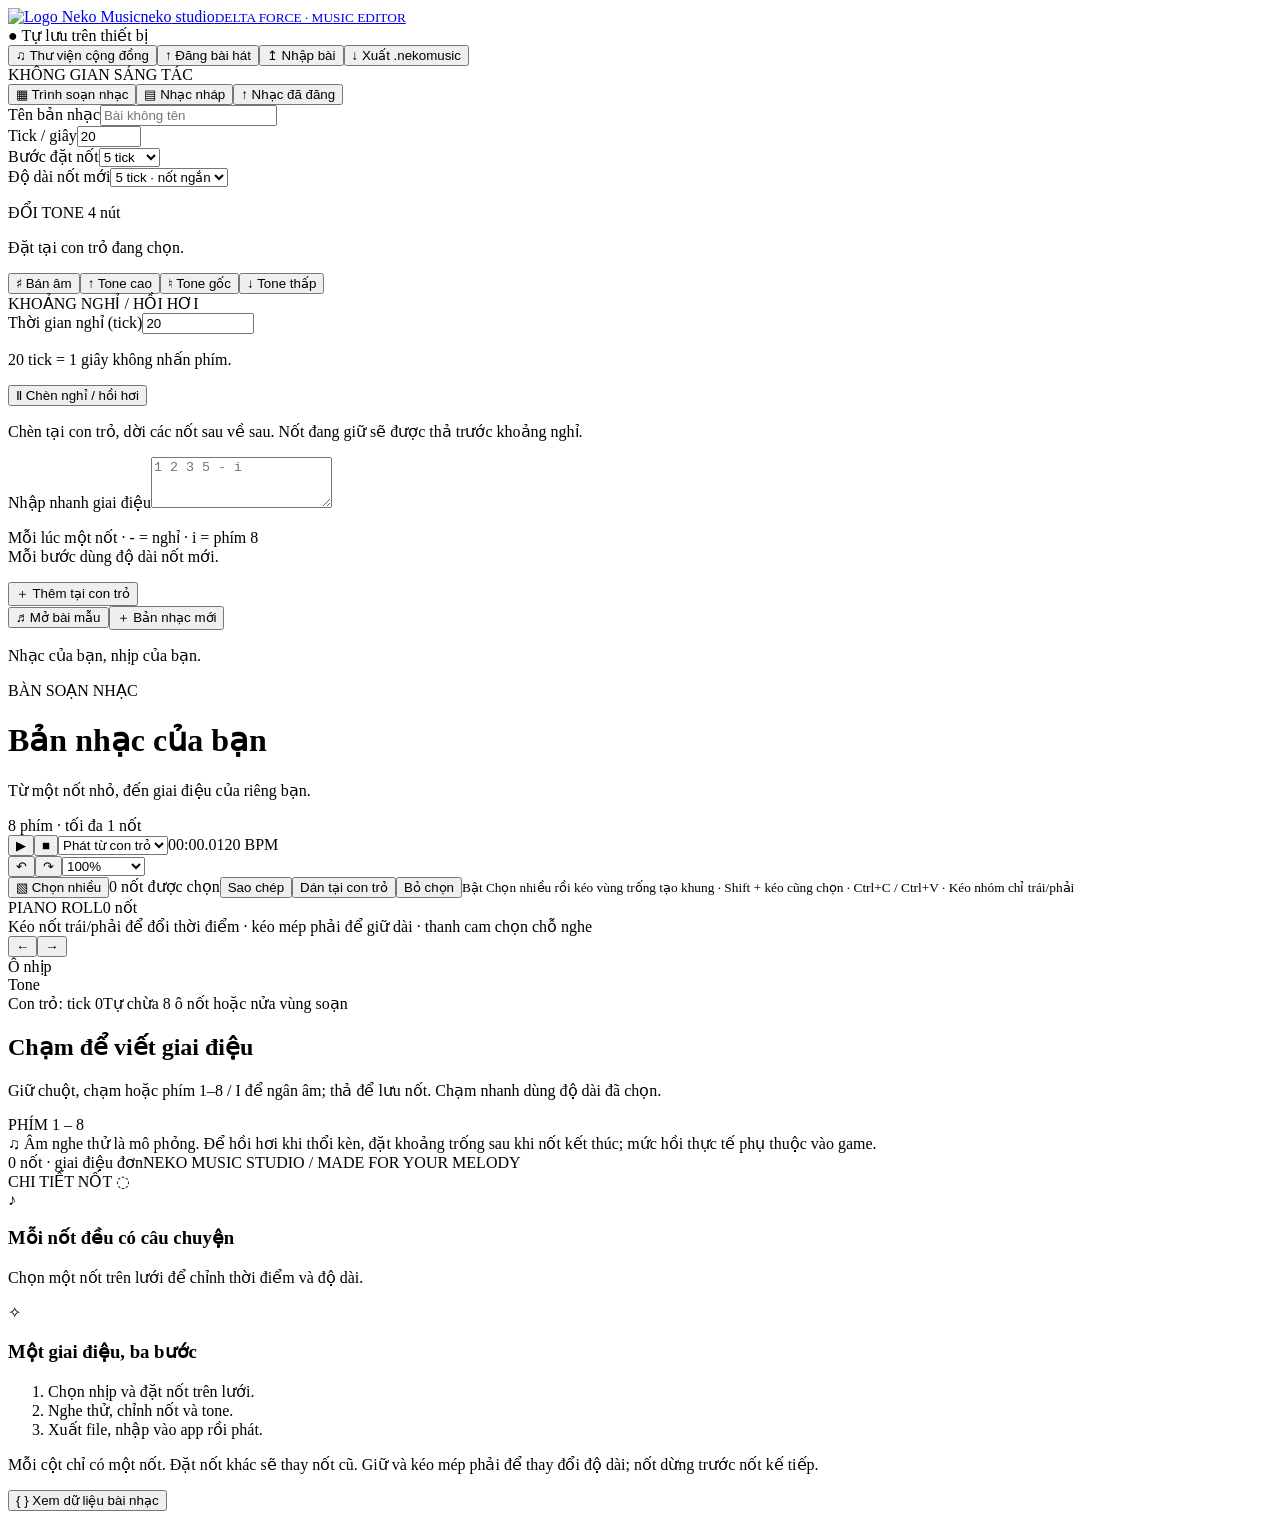
==== commit de8f649d: "Optimize library loading and session refresh (compiled web only)" ====
--- a/classic/index.html
+++ b/classic/index.html
@@ -1,8 +1,13 @@
 <!doctype html>
 <html lang="vi">
-<head><meta charset="utf-8"><meta name="viewport" content="width=device-width,initial-scale=1"><meta name="theme-color" content="#081411"><title>Neko Music Studio · Soạn nhạc Delta Force</title><meta name="description" content="Trình soạn nhạc 8 phím cho Neko Auto Music. Soạn giai điệu đơn, nghe thử và xuất file .nekomusic."><link rel="stylesheet" href="style.css?v=20261020-mint"><link rel="stylesheet" href="mint-glass.css?v=20261020-held-keys"><link rel="icon" type="image/png" href="assets/favicon.png"></head>
+<head><meta charset="utf-8"><meta name="viewport" content="width=device-width,initial-scale=1"><meta name="theme-color" content="#081411"><title>Neko Music Studio · Soạn nhạc Delta Force</title><meta name="description" content="Trình soạn nhạc 8 phím cho Neko Auto Music. Soạn giai điệu đơn, nghe thử và xuất file .nekomusic."><link rel="icon" type="image/png" href="/neko-music-studio/assets/favicon-Vps4EDx6.png">  <script type="module" crossorigin src="/neko-music-studio/assets/classic-D70tbo3x.js"></script>
+  <link rel="modulepreload" crossorigin href="/neko-music-studio/assets/modulepreload-polyfill-CSRv37U6.js">
+  <link rel="modulepreload" crossorigin href="/neko-music-studio/assets/published-time-BoqGP3Np.js">
+  <link rel="stylesheet" crossorigin href="/neko-music-studio/assets/published-time-Bn95YCgs.css">
+  <link rel="stylesheet" crossorigin href="/neko-music-studio/assets/community-DGPlYtUW.css">
+</head>
 <body>
-<header class="topbar"><a class="brand" href="./"><img class="brand-icon" src="assets/neko-logo.webp" alt="Logo Neko Music" width="48" height="48"><span>neko<span class="brand-light"> studio</span><small>DELTA FORCE · MUSIC EDITOR</small></span></a><div class="save-indicator" id="saveStatus" role="status">● Tự lưu trên thiết bị</div><div class="header-actions"><button id="communityBtn" class="quiet">♫ Thư viện cộng đồng</button><button id="uploadBtn" class="primary">↑ Đăng bài hát</button><button id="importBtn" class="quiet">↥ <span>Nhập bài</span></button><button id="exportBtn" class="primary">↓ <span>Xuất .nekomusic</span></button></div><input id="fileInput" type="file" accept=".nekomusic,.json,application/json" hidden></header>
+<header class="topbar"><a class="brand" href="./"><img class="brand-icon" src="/neko-music-studio/assets/neko-logo-C8vEP1AW.webp" alt="Logo Neko Music" width="48" height="48"><span>neko<span class="brand-light"> studio</span><small>DELTA FORCE · MUSIC EDITOR</small></span></a><div class="save-indicator" id="saveStatus" role="status">● Tự lưu trên thiết bị</div><div class="header-actions"><button id="communityBtn" class="quiet">♫ Thư viện cộng đồng</button><button id="uploadBtn" class="primary">↑ Đăng bài hát</button><button id="importBtn" class="quiet">↥ <span>Nhập bài</span></button><button id="exportBtn" class="primary">↓ <span>Xuất .nekomusic</span></button></div><input id="fileInput" type="file" accept=".nekomusic,.json,application/json" hidden></header>
 <main class="workspace">
 <aside class="sidebar"><div class="side-heading">KHÔNG GIAN SÁNG TÁC</div><nav class="studio-tabs" aria-label="Không gian sáng tác"><button class="active-tab" data-studio-tab="editor" aria-pressed="true">▦ Trình soạn nhạc</button><button data-studio-tab="drafts" aria-pressed="false">▤ Nhạc nháp</button><button data-studio-tab="published" aria-pressed="false">↑ Nhạc đã đăng</button></nav><section><label for="title">Tên bản nhạc</label><input id="title" maxlength="100" placeholder="Bài không tên"><div class="two-fields"><div><label for="tps">Tick / giây</label><input id="tps" type="number" min="1" max="1000" value="20"></div><div><label for="step">Bước đặt nốt</label><select id="step"><option value="1">1 tick</option><option value="2">2 tick</option><option value="5" selected>5 tick</option><option value="10">10 tick</option><option value="20">20 tick</option></select></div></div><label for="duration">Độ dài nốt mới</label><select id="duration"><option value="1">1 tick · rất ngắn</option><option value="5" selected>5 tick · nốt ngắn</option><option value="10">10 tick · nốt vừa</option><option value="20">20 tick · nốt dài</option><option value="40">40 tick · giữ dài</option></select><p id="tempoHint" class="hint"></p></section>
 <section><div class="section-heading">ĐỔI TONE <span>4 nút</span></div><p class="hint">Đặt tại con trỏ đang chọn.</p><div class="control-buttons"><button data-control="SEMITONE">♯ Bán âm</button><button data-control="PITCH_UP">↑ Tone cao</button><button data-control="NATURAL_PITCH">♮ Tone gốc</button><button data-control="PITCH_DOWN">↓ Tone thấp</button></div></section>
@@ -19,6 +24,6 @@
 </main>
 <dialog id="jsonDialog"><div class="dialog-heading"><h2>Dữ liệu .nekomusic</h2><button id="closeJson" aria-label="Đóng">✕</button></div><p>Đây là dữ liệu app sẽ đọc khi nhập bài.</p><pre id="jsonOutput"></pre><button id="copyJson" class="primary">Sao chép JSON</button></dialog>
 <dialog id="confirmDialog"><h2 id="confirmTitle">Thay bản nhạc?</h2><p id="confirmMessage"></p><div class="dialog-actions"><button id="cancelConfirm">Giữ bài hiện tại</button><button id="acceptConfirm" class="primary">Tiếp tục</button></div></dialog>
-<div id="toast" class="toast" role="status" aria-live="polite"></div><script type="module" src="app.mjs?v=20261020-held-keys"></script>
+<div id="toast" class="toast" role="status" aria-live="polite"></div>
 </body></html>
 
